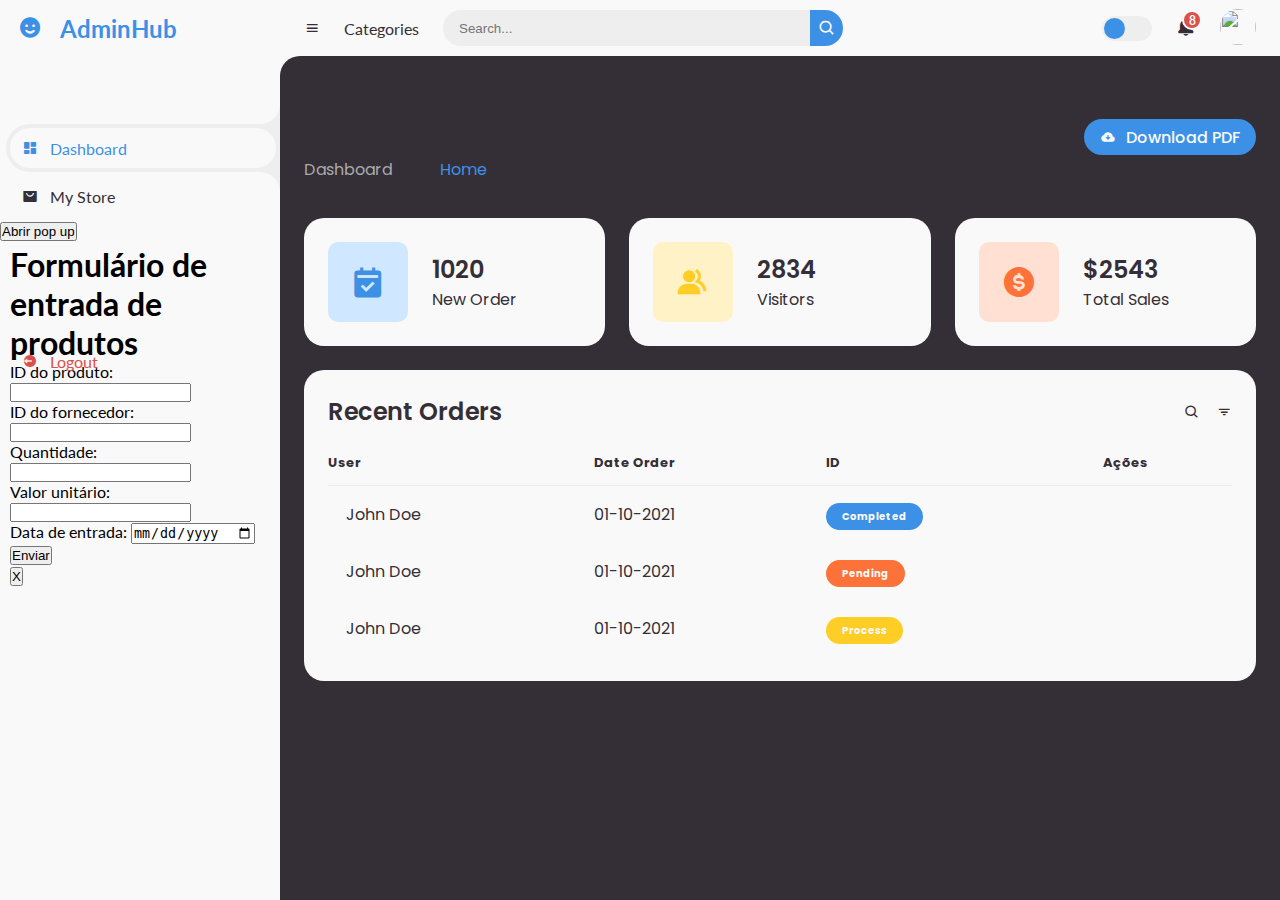
==== demo/src/main/resources/templates/index.html @ 483f8296 "0.1" ====
<!DOCTYPE html>
<html lang="en">

<head>
    <meta charset="UTF-8">
    <meta name="viewport" content="width=device-width, initial-scale=1.0">
    <link rel="stylesheet" href="https://cdnjs.cloudflare.com/ajax/libs/font-awesome/6.5.1/css/all.min.css"
        integrity="sha512-DTOQO9RWCH3ppGqcWaEA1BIZOC6xxalwEsw9c2QQeAIftl+Vegovlnee1c9QX4TctnWMn13TZye+giMm8e2LwA=="
        crossorigin="anonymous" referrerpolicy="no-referrer" />
    <!-- Boxicons -->
    <link href='https://unpkg.com/boxicons@2.0.9/css/boxicons.min.css' rel='stylesheet'>
    <!-- My CSS -->
    <link rel="stylesheet" href="/demo/src/main/resources/static/styles/style.css">
    <link rel="stylesheet" href="/demo/src/main/resources/static/styles/entrada_produtos.css">

    <title>AdminHub</title>
</head>

<body>


    <!-- SIDEBAR -->
    <section id="sidebar">
        <a href="#" class="brand">
            <i class='bx bxs-smile'></i>
            <span class="text">AdminHub</span>
        </a>
        <ul class="side-menu top">
            <li class="active">
                <a href="#">
                    <i class='bx bxs-dashboard'></i>
                    <span class="text">Dashboard</span>
                </a>
            </li>
            <li>
                <a href="#">
                    <i class='bx bxs-shopping-bag-alt'></i>
                    <span class="text">My Store</span>
                </a>
            </li>
            <button id="btn-abrir" onclick="abrirPopUp()">Abrir pop up</button>
            <li>
                <!--PopUp-->
                <div id="div-pop-up">
                    <!-- Conteúdo do pop up -->
                    <div id="conteudo-pop-up">
                        <h1>Formulário de entrada de produtos</h1>
                        <form action="/php/entrada_produto.php" method="POST">
                            <p>
                                <label for="id_produto">ID do produto:</label>
                                <input type="number" id="id_produto" name="id_produto" required>
                            </p>
                            <p>
                                <label for="id_fornecedor">ID do fornecedor:</label>
                                <input type="number" id="id_fornecedor" name="id_fornecedor" required>
                            </p>
                            <p>
                                <label for="quantidade">Quantidade:</label>
                                <input type="number" id="quantidade" name="quantidade" required>
                            </p>
                            <p>
                                <label for="valor_unitario">Valor unitário:</label>
                                <input type="number" id="valor_unitario" name="valor_unitario" required>
                            </p>
                            <p>
                                <label for="data_entrada">Data de entrada:</label>
                                <input type="date" id="data_entrada" name="data_entrada" required>
                            </p>
                            <p>
                                <input type="submit" value="Enviar">
                            </p>
                        </form>
                    </div>
                    <!-- Botão que fecha o pop up -->
                    <button id="btn-fechar" onclick="fecharPopUp()">X</button>
                </div>
                <!-- Elemento que cria o efeito de transparência na tela -->
                <div id="overlay"></div>

            </li>
            <ul class="side-menu">
                <li>
                    <a href="#" class="logout">
                        <i class='bx bxs-log-out-circle'></i>
                        <span class="text">Logout</span>
                    </a>
                </li>
            </ul>
    </section>

    <!-- CONTENT -->
    <section id="content">
        <!-- NAVBAR -->
        <nav>
            <i class='bx bx-menu'></i>
            <a href="#" class="nav-link">Categories</a>
            <form action="#">
                <div class="form-input">
                    <input type="search" placeholder="Search...">
                    <button type="submit" class="search-btn"><i class='bx bx-search'></i></button>
                </div>
            </form>
            <input type="checkbox" id="switch-mode" hidden>
            <label for="switch-mode" class="switch-mode"></label>
            <a href="#" class="notification">
                <i class='bx bxs-bell'></i>
                <span class="num">8</span>
            </a>
            <a href="#" class="profile">
                <img src="img/people.png">
            </a>
        </nav>
        <!-- NAVBAR -->

        <!-- MAIN -->
        <main>
            <div class="head-title">
                <div class="left">
                    <h1>Dashboard</h1>
                    <ul class="breadcrumb">
                        <li>
                            <a href="#">Dashboard</a>
                        </li>
                        <li><i class='bx bx-chevron-right'></i></li>
                        <li>
                            <a class="active" href="#">Home</a>
                        </li>
                    </ul>
                </div>
                <a href="#" class="btn-download">
                    <i class='bx bxs-cloud-download'></i>
                    <span class="text">Download PDF</span>
                </a>
            </div>

            <ul class="box-info">
                <li>
                    <i class='bx bxs-calendar-check'></i>
                    <span class="text">
                        <h3>1020</h3>
                        <p>New Order</p>
                    </span>
                </li>
                <li>
                    <i class='bx bxs-group'></i>
                    <span class="text">
                        <h3>2834</h3>
                        <p>Visitors</p>
                    </span>
                </li>
                <li>
                    <i class='bx bxs-dollar-circle'></i>
                    <span class="text">
                        <h3>$2543</h3>
                        <p>Total Sales</p>
                    </span>
                </li>
            </ul>


            <div class="table-data">
                <div class="order">
                    <div class="head">
                        <h3>Recent Orders</h3>
                        <i class='bx bx-search'></i>
                        <i class='bx bx-filter'></i>
                    </div>
                    <table>
                        <thead>
                            <tr>
                                <th>User</th>
                                <th>Date Order</th>
                                <th>ID</th>
                                <th>Ações</th>
                            </tr>
                        </thead>
                        <tbody>
                            <tr>
                                <td>
                                    <i class="fa-solid fa-user"></i>
                                    <p>John Doe</p>
                                </td>
                                <td>01-10-2021</td>
                                <td><span class="status completed">Completed</span></td>
                            </tr>
                            <tr>
                                <td>
                                    <i class="fa-solid fa-user"></i>
                                    <p>John Doe</p>
                                </td>
                                <td>01-10-2021</td>
                                <td><span class="status pending">Pending</span></td>
                            </tr>
                            <tr>
                                <td>
                                    <i class="fa-solid fa-user"></i>
                                    <p>John Doe</p>
                                </td>
                                <td>01-10-2021</td>
                                <td><span class="status process">Process</span></td>
                            </tr>

                            </tr>
                        </tbody>
                    </table>
                </div>
    </section>
    <!-- CONTENT -->


    <script src="/demo/src/main/resources/static/script/scripts.js"></script>
    <script src="/demo/src/main/resources/static/script/popup.js"></script>
</body>

</html>
---- demo/src/main/resources/static/styles/style.css ----
@import url('https://fonts.googleapis.com/css2?family=Lato:wght@400;700&family=Poppins:wght@400;500;600;700&display=swap');

* {
	margin: 0;
	padding: 0;
	box-sizing: border-box;
}

a {
	text-decoration: none;
}

li {
	list-style: none;
}

:root {
	--poppins: 'Poppins', sans-serif;
	--lato: 'Lato', sans-serif;

	--light: #F9F9F9;
	--blue: #3C91E6;
	--light-blue: #CFE8FF;
	--grey: #eee;
	--dark-grey: #AAAAAA;
	--dark: #342E37;
	--red: #DB504A;
	--yellow: #FFCE26;
	--light-yellow: #FFF2C6;
	--orange: #FD7238;
	--light-orange: #FFE0D3;
}

html {
	overflow-x: hidden;
}

body.dark {
	--light: #0C0C1E;
	--grey: #060714;
	--dark: #FBFBFB;
}

body {
	background: #342E37;
	overflow-x: hidden;
}





/* SIDEBAR */
#sidebar {
	position: fixed;
	top: 0;
	left: 0;
	width: 280px;
	height: 100%;
	background: var(--light);
	z-index: 2000;
	font-family: var(--lato);
	transition: .3s ease;
	overflow-x: hidden;
	scrollbar-width: none;
}
#sidebar::--webkit-scrollbar {
	display: none;
}
#sidebar.hide {
	width: 60px;
}
#sidebar .brand {
	font-size: 24px;
	font-weight: 700;
	height: 56px;
	display: flex;
	align-items: center;
	color: var(--blue);
	position: sticky;
	top: 0;
	left: 0;
	background: var(--light);
	z-index: 500;
	padding-bottom: 20px;
	box-sizing: content-box;
}
#sidebar .brand .bx {
	min-width: 60px;
	display: flex;
	justify-content: center;
}
#sidebar .side-menu {
	width: 100%;
	margin-top: 48px;
}
#sidebar .side-menu li {
	height: 48px;
	background: transparent;
	margin-left: 6px;
	border-radius: 48px 0 0 48px;
	padding: 4px;
}
#sidebar .side-menu li.active {
	background: var(--grey);
	position: relative;
}
#sidebar .side-menu li.active::before {
	content: '';
	position: absolute;
	width: 40px;
	height: 40px;
	border-radius: 50%;
	top: -40px;
	right: 0;
	box-shadow: 20px 20px 0 var(--grey);
	z-index: -1;
}
#sidebar .side-menu li.active::after {
	content: '';
	position: absolute;
	width: 40px;
	height: 40px;
	border-radius: 50%;
	bottom: -40px;
	right: 0;
	box-shadow: 20px -20px 0 var(--grey);
	z-index: -1;
}
#sidebar .side-menu li a {
	width: 100%;
	height: 100%;
	background: var(--light);
	display: flex;
	align-items: center;
	border-radius: 48px;
	font-size: 16px;
	color: var(--dark);
	white-space: nowrap;
	overflow-x: hidden;
}
#sidebar .side-menu.top li.active a {
	color: var(--blue);
}
#sidebar.hide .side-menu li a {
	width: calc(48px - (4px * 2));
	transition: width .3s ease;
}
#sidebar .side-menu li a.logout {
	color: var(--red);
}
#sidebar .side-menu.top li a:hover {
	color: var(--blue);
}
#sidebar .side-menu li a .bx {
	min-width: calc(60px  - ((4px + 6px) * 2));
	display: flex;
	justify-content: center;
}
/* SIDEBAR */





/* CONTENT */
#content {
	position: relative;
	width: calc(100% - 280px);
	left: 280px;
	transition: .3s ease;
}
#sidebar.hide ~ #content {
	width: calc(100% - 60px);
	left: 60px;
}




/* NAVBAR */
#content nav {
	height: 56px;
	background: var(--light);
	padding: 0 24px;
	display: flex;
	align-items: center;
	grid-gap: 24px;
	font-family: var(--lato);
	position: sticky;
	top: 0;
	left: 0;
	z-index: 1000;
}
#content nav::before {
	content: '';
	position: absolute;
	width: 40px;
	height: 40px;
	bottom: -40px;
	left: 0;
	border-radius: 50%;
	box-shadow: -20px -20px 0 var(--light);
}
#content nav a {
	color: var(--dark);
}
#content nav .bx.bx-menu {
	cursor: pointer;
	color: var(--dark);
}
#content nav .nav-link {
	font-size: 16px;
	transition: .3s ease;
}
#content nav .nav-link:hover {
	color: var(--blue);
}
#content nav form {
	max-width: 400px;
	width: 100%;
	margin-right: auto;
}
#content nav form .form-input {
	display: flex;
	align-items: center;
	height: 36px;
}
#content nav form .form-input input {
	flex-grow: 1;
	padding: 0 16px;
	height: 100%;
	border: none;
	background: var(--grey);
	border-radius: 36px 0 0 36px;
	outline: none;
	width: 100%;
	color: var(--dark);
}
#content nav form .form-input button {
	width: 36px;
	height: 100%;
	display: flex;
	justify-content: center;
	align-items: center;
	background: var(--blue);
	color: var(--light);
	font-size: 18px;
	border: none;
	outline: none;
	border-radius: 0 36px 36px 0;
	cursor: pointer;
}
#content nav .notification {
	font-size: 20px;
	position: relative;
}
#content nav .notification .num {
	position: absolute;
	top: -6px;
	right: -6px;
	width: 20px;
	height: 20px;
	border-radius: 50%;
	border: 2px solid var(--light);
	background: var(--red);
	color: var(--light);
	font-weight: 700;
	font-size: 12px;
	display: flex;
	justify-content: center;
	align-items: center;
}
#content nav .profile img {
	width: 36px;
	height: 36px;
	object-fit: cover;
	border-radius: 50%;
}
#content nav .switch-mode {
	display: block;
	min-width: 50px;
	height: 25px;
	border-radius: 25px;
	background: var(--grey);
	cursor: pointer;
	position: relative;
}
#content nav .switch-mode::before {
	content: '';
	position: absolute;
	top: 2px;
	left: 2px;
	bottom: 2px;
	width: calc(25px - 4px);
	background: var(--blue);
	border-radius: 50%;
	transition: all .3s ease;
}
#content nav #switch-mode:checked + .switch-mode::before {
	left: calc(100% - (25px - 4px) - 2px);
}
/* NAVBAR */





/* MAIN */
#content main {
	width: 100%;
	padding: 36px 24px;
	font-family: var(--poppins);
	max-height: calc(100vh - 56px);
	overflow-y: auto;
}
#content main .head-title {
	display: flex;
	align-items: center;
	justify-content: space-between;
	grid-gap: 16px;
	flex-wrap: wrap;
}
#content main .head-title .left h1 {
	font-size: 36px;
	font-weight: 600;
	margin-bottom: 10px;
	color: var(--dark);
}
#content main .head-title .left .breadcrumb {
	display: flex;
	align-items: center;
	grid-gap: 16px;
}
#content main .head-title .left .breadcrumb li {
	color: var(--dark);
}
#content main .head-title .left .breadcrumb li a {
	color: var(--dark-grey);
	pointer-events: none;
}
#content main .head-title .left .breadcrumb li a.active {
	color: var(--blue);
	pointer-events: unset;
}
#content main .head-title .btn-download {
	height: 36px;
	padding: 0 16px;
	border-radius: 36px;
	background: var(--blue);
	color: var(--light);
	display: flex;
	justify-content: center;
	align-items: center;
	grid-gap: 10px;
	font-weight: 500;
}




#content main .box-info {
	display: grid;
	grid-template-columns: repeat(auto-fit, minmax(240px, 1fr));
	grid-gap: 24px;
	margin-top: 36px;
}
#content main .box-info li {
	padding: 24px;
	background: var(--light);
	border-radius: 20px;
	display: flex;
	align-items: center;
	grid-gap: 24px;
}
#content main .box-info li .bx {
	width: 80px;
	height: 80px;
	border-radius: 10px;
	font-size: 36px;
	display: flex;
	justify-content: center;
	align-items: center;
}
#content main .box-info li:nth-child(1) .bx {
	background: var(--light-blue);
	color: var(--blue);
}
#content main .box-info li:nth-child(2) .bx {
	background: var(--light-yellow);
	color: var(--yellow);
}
#content main .box-info li:nth-child(3) .bx {
	background: var(--light-orange);
	color: var(--orange);
}
#content main .box-info li .text h3 {
	font-size: 24px;
	font-weight: 600;
	color: var(--dark);
}
#content main .box-info li .text p {
	color: var(--dark);	
}





#content main .table-data {
	display: flex;
	flex-wrap: wrap;
	grid-gap: 24px;
	margin-top: 24px;
	width: 100%;
	color: var(--dark);
}
#content main .table-data > div {
	border-radius: 20px;
	background: var(--light);
	padding: 24px;
	overflow-x: auto;
}
#content main .table-data .head {
	display: flex;
	align-items: center;
	grid-gap: 16px;
	margin-bottom: 24px;
}
#content main .table-data .head h3 {
	margin-right: auto;
	font-size: 24px;
	font-weight: 600;
}
#content main .table-data .head .bx {
	cursor: pointer;
}

#content main .table-data .order {
	flex-grow: 1;
	flex-basis: 500px;
}
#content main .table-data .order table {
	width: 100%;
	border-collapse: collapse;
}
#content main .table-data .order table th {
	padding-bottom: 12px;
	font-size: 13px;
	text-align: left;
	border-bottom: 1px solid var(--grey);
}
#content main .table-data .order table td {
	padding: 16px 0;
}
#content main .table-data .order table tr td:first-child {
	display: flex;
	align-items: center;
	grid-gap: 12px;
	padding-left: 6px;
}
#content main .table-data .order table td img {
	width: 36px;
	height: 36px;
	border-radius: 50%;
	object-fit: cover;
}
#content main .table-data .order table tbody tr:hover {
	background: var(--grey);
}
#content main .table-data .order table tr td .status {
	font-size: 10px;
	padding: 6px 16px;
	color: var(--light);
	border-radius: 20px;
	font-weight: 700;
}
#content main .table-data .order table tr td .status.completed {
	background: var(--blue);
}
#content main .table-data .order table tr td .status.process {
	background: var(--yellow);
}
#content main .table-data .order table tr td .status.pending {
	background: var(--orange);
}


#content main .table-data .todo {
	flex-grow: 1;
	flex-basis: 300px;
}
#content main .table-data .todo .todo-list {
	width: 100%;
}
#content main .table-data .todo .todo-list li {
	width: 100%;
	margin-bottom: 16px;
	background: var(--grey);
	border-radius: 10px;
	padding: 14px 20px;
	display: flex;
	justify-content: space-between;
	align-items: center;
}
#content main .table-data .todo .todo-list li .bx {
	cursor: pointer;
}
#content main .table-data .todo .todo-list li.completed {
	border-left: 10px solid var(--blue);
}
#content main .table-data .todo .todo-list li.not-completed {
	border-left: 10px solid var(--orange);
}
#content main .table-data .todo .todo-list li:last-child {
	margin-bottom: 0;
}
/* MAIN */
/* CONTENT */









@media screen and (max-width: 768px) {
	#sidebar {
		width: 200px;
	}

	#content {
		width: calc(100% - 60px);
		left: 200px;
	}

	#content nav .nav-link {
		display: none;
	}
}



@media screen and (max-width: 576px) {
	#content nav form .form-input input {
		display: none;
	}

	#content nav form .form-input button {
		width: auto;
		height: auto;
		background: transparent;
		border-radius: none;
		color: var(--dark);
	}

	#content nav form.show .form-input input {
		display: block;
		width: 100%;
	}
	#content nav form.show .form-input button {
		width: 36px;
		height: 100%;
		border-radius: 0 36px 36px 0;
		color: var(--light);
		background: var(--red);
	}

	#content nav form.show ~ .notification,
	#content nav form.show ~ .profile {
		display: none;
	}

	#content main .box-info {
		grid-template-columns: 1fr;
	}

	#content main .table-data .head {
		min-width: 420px;
	}
	#content main .table-data .order table {
		min-width: 420px;
	}
	#content main .table-data .todo .todo-list {
		min-width: 420px;
	}
}
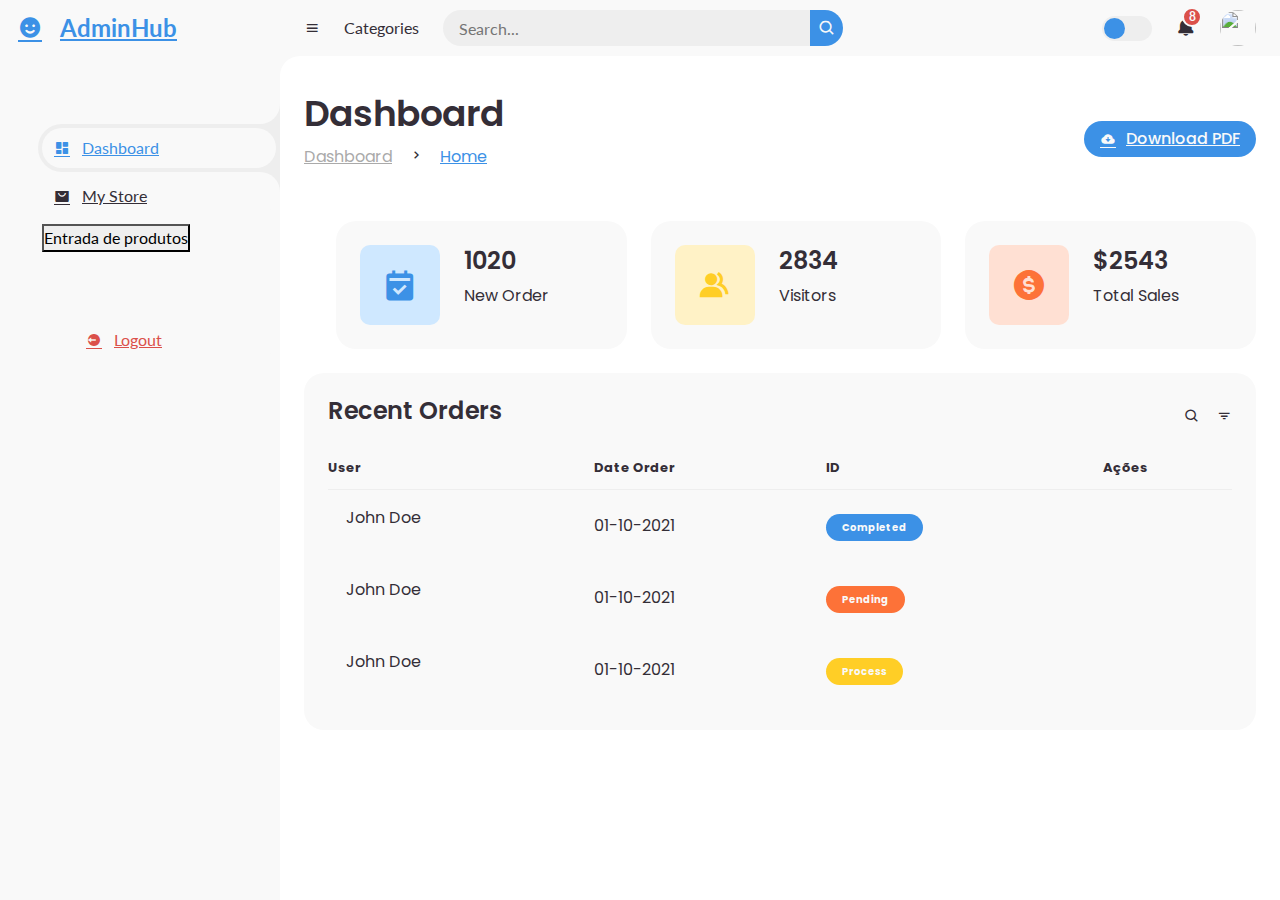
==== commit bb097711: "0.2" ====
--- a/demo/src/main/resources/templates/index.html
+++ b/demo/src/main/resources/templates/index.html
@@ -11,8 +11,9 @@
     <link href='https://unpkg.com/boxicons@2.0.9/css/boxicons.min.css' rel='stylesheet'>
     <!-- My CSS -->
     <link rel="stylesheet" href="/demo/src/main/resources/static/styles/style.css">
-    <link rel="stylesheet" href="/demo/src/main/resources/static/styles/entrada_produtos.css">
-
+    <link rel="stylesheet" href="/demo/src/main/resources/static/styles/popup.css">
+    <!-- Bootstrap-->
+    <link href="https://cdn.jsdelivr.net/npm/bootstrap@5.3.3/dist/css/bootstrap.min.css" rel="stylesheet" integrity="sha384-QWTKZyjpPEjISv5WaRU9OFeRpok6YctnYmDr5pNlyT2bRjXh0JMhjY6hW+ALEwIH" crossorigin="anonymous">
     <title>AdminHub</title>
 </head>
 
@@ -38,45 +39,38 @@
                     <span class="text">My Store</span>
                 </a>
             </li>
-            <button id="btn-abrir" onclick="abrirPopUp()">Abrir pop up</button>
             <li>
-                <!--PopUp-->
-                <div id="div-pop-up">
-                    <!-- Conteúdo do pop up -->
-                    <div id="conteudo-pop-up">
-                        <h1>Formulário de entrada de produtos</h1>
-                        <form action="/php/entrada_produto.php" method="POST">
-                            <p>
-                                <label for="id_produto">ID do produto:</label>
-                                <input type="number" id="id_produto" name="id_produto" required>
-                            </p>
-                            <p>
-                                <label for="id_fornecedor">ID do fornecedor:</label>
-                                <input type="number" id="id_fornecedor" name="id_fornecedor" required>
-                            </p>
-                            <p>
-                                <label for="quantidade">Quantidade:</label>
-                                <input type="number" id="quantidade" name="quantidade" required>
-                            </p>
-                            <p>
-                                <label for="valor_unitario">Valor unitário:</label>
-                                <input type="number" id="valor_unitario" name="valor_unitario" required>
-                            </p>
-                            <p>
-                                <label for="data_entrada">Data de entrada:</label>
-                                <input type="date" id="data_entrada" name="data_entrada" required>
-                            </p>
-                            <p>
-                                <input type="submit" value="Enviar">
-                            </p>
-                        </form>
-                    </div>
-                    <!-- Botão que fecha o pop up -->
-                    <button id="btn-fechar" onclick="fecharPopUp()">X</button>
-                </div>
-                <!-- Elemento que cria o efeito de transparência na tela -->
-                <div id="overlay"></div>
-
+                <button>Entrada de produtos</button>
+
+                <dialog>
+                    <h2>Entrada de produto</h2>
+
+                    <form action="/php/entrada_produto.php" method="POST">
+                        <p>
+                          <label for="id_produto">ID do produto:</label>
+                          <input type="number" id="id_produto" name="id_produto" required>
+                        </p>
+                        <p>
+                          <label for="id_fornecedor">ID do fornecedor:</label>
+                          <input type="number" id="id_fornecedor" name="id_fornecedor" required>
+                        </p>
+                        <p>
+                          <label for="quantidade">Quantidade:</label>
+                          <input type="number" id="quantidade" name="quantidade" required>
+                        </p>
+                        <p>
+                          <label for="valor_unitario">Valor unitário:</label>
+                          <input type="number" id="valor_unitario" name="valor_unitario" required>
+                        </p>
+                        <p>
+                          <label for="data_entrada">Data de entrada:</label>
+                          <input type="date" id="data_entrada" name="data_entrada" required>
+                        </p>
+                        <p>
+                          <input type="submit" value="Enviar">
+                        </p>
+                      </form>
+                </dialog>
             </li>
             <ul class="side-menu">
                 <li>
@@ -200,7 +194,6 @@
                                 <td><span class="status process">Process</span></td>
                             </tr>
 
-                            </tr>
                         </tbody>
                     </table>
                 </div>
--- a/demo/src/main/resources/static/styles/popup.css
+++ b/demo/src/main/resources/static/styles/popup.css
@@ -0,0 +1,27 @@
+dialog::backdrop {
+  position: fixed; /* O overlay fica fixo na tela */
+  top: 0; /* O overlay fica no topo da tela */
+  left: 0; /* O overlay fica na esquerda da tela */
+  width: 100%; /* O overlay ocupa toda a largura da tela */
+  height: 100%; /* O overlay ocupa toda a altura da tela */
+  background-color: black; /* Cor de fundo do overlay */
+  opacity: 0.5; /* Opacidade do overlay */
+  z-index: 999; /* O overlay fica abaixo do pop up */
+}
+
+dialog{
+  position: fixed; /* O pop up fica fixo na tela */
+  top: 50%; /* O pop up fica no meio da tela verticalmente */
+  left: 50%; /* O pop up fica no meio da tela horizontalmente */
+  transform: translate(-50%, -50%); /* O pop up fica centralizado */
+  width: 700px; /* Largura do pop up */
+  height: 500px; /* Altura do pop up */
+  background-color: white; /* Cor de fundo do pop up */
+  border: 2px solid black; /* Borda do pop up */
+  z-index: 1000; /* O pop up fica acima dos outros elementos */
+  border: none;
+  border-radius: 8px;
+  box-shadow: rgba(0, 0, 0, 0.24) 0px 3px 8px;
+  overflow: hidden;
+  
+}